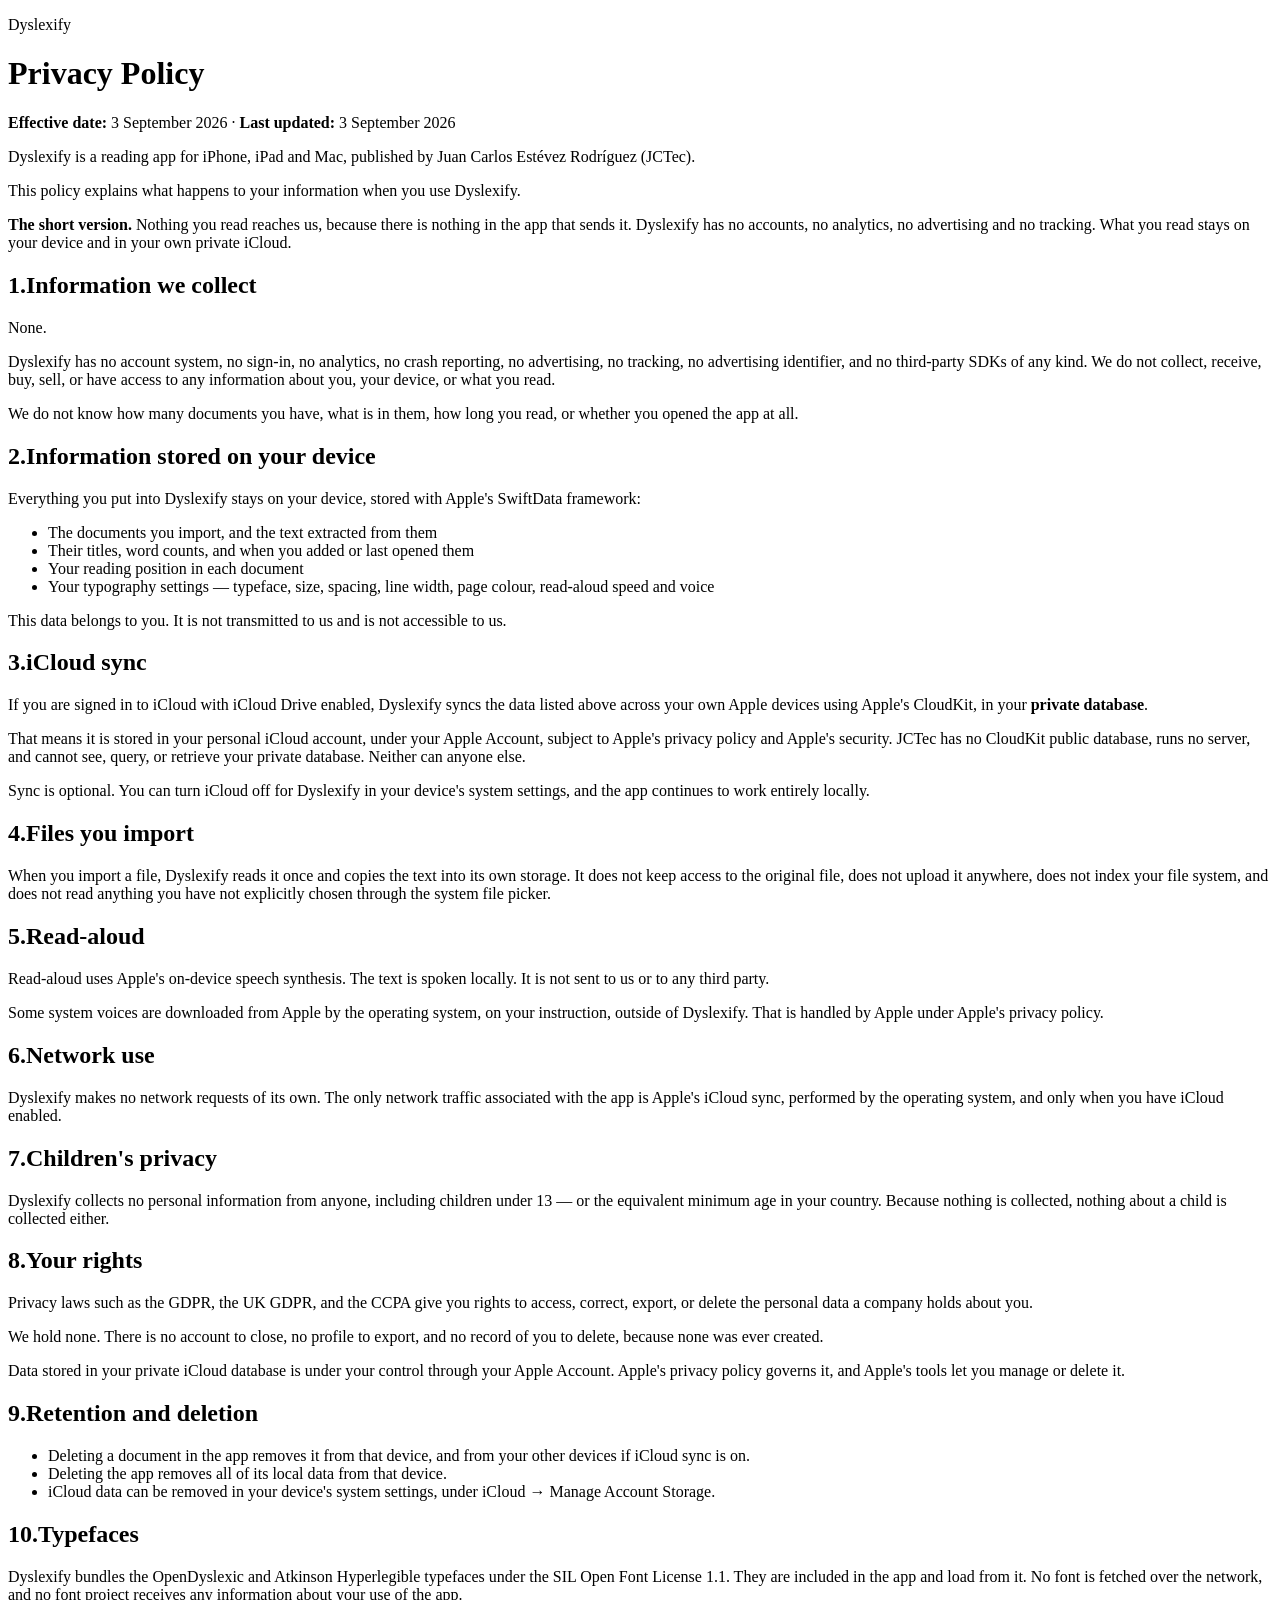
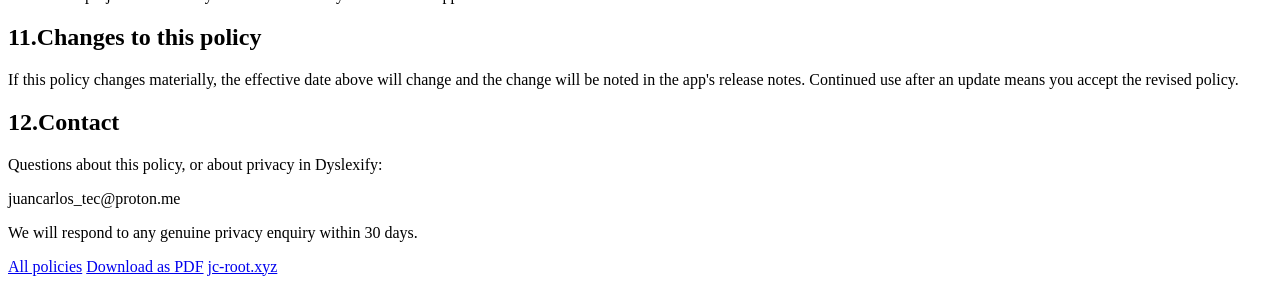
==== site/public/legal/dyslexify/index.html @ 4c80dc9f "Publish the app privacy policies from the site Dyslexify is the first. site/public/ is copied into d" ====
<!doctype html>
<html lang="en">
<head>
<meta charset="utf-8">
<meta name="viewport" content="width=device-width, initial-scale=1">
<title>Dyslexify — Privacy Policy</title>
<meta name="description" content="Privacy policy for Dyslexify, a reading app for iPhone, iPad and Mac. No accounts, no analytics, no advertising, no tracking.">
<link rel="canonical" href="https://jc-root.xyz/legal/dyslexify/">
<meta name="referrer" content="strict-origin-when-cross-origin">
<meta http-equiv="Content-Security-Policy" content="default-src 'self'; script-src 'none'; style-src 'self'; img-src 'self' data:; font-src 'self'; object-src 'none'; base-uri 'self'; form-action 'none'">
<link rel="icon" href="/icons/favicon.svg" type="image/svg+xml">
<link rel="apple-touch-icon" href="/icons/apple-touch-icon.png">
<link rel="stylesheet" href="/legal/legal.css">
</head>
<body>
<main class="col">

<p class="eyebrow">Dyslexify</p>
<h1>Privacy Policy</h1>
<p class="dates"><strong>Effective date:</strong> 3 September 2026 · <strong>Last updated:</strong> 3 September 2026</p>

<p>Dyslexify is a reading app for iPhone, iPad and Mac, published by Juan Carlos Estévez Rodríguez (JCTec).</p>
<p>This policy explains what happens to your information when you use Dyslexify.</p>

<div class="summary">
<p><strong>The short version.</strong> Nothing you read reaches us, because there is nothing in the app that sends it. Dyslexify has no accounts, no analytics, no advertising and no tracking. What you read stays on your device and in your own private iCloud.</p>
</div>

<h2><span class="n">1.</span>Information we collect</h2>
<p class="answer">None.</p>
<p>Dyslexify has no account system, no sign-in, no analytics, no crash reporting, no advertising, no tracking, no advertising identifier, and no third-party SDKs of any kind. We do not collect, receive, buy, sell, or have access to any information about you, your device, or what you read.</p>
<p>We do not know how many documents you have, what is in them, how long you read, or whether you opened the app at all.</p>

<h2><span class="n">2.</span>Information stored on your device</h2>
<p>Everything you put into Dyslexify stays on your device, stored with Apple's SwiftData framework:</p>
<ul>
<li>The documents you import, and the text extracted from them</li>
<li>Their titles, word counts, and when you added or last opened them</li>
<li>Your reading position in each document</li>
<li>Your typography settings — typeface, size, spacing, line width, page colour, read-aloud speed and voice</li>
</ul>
<p>This data belongs to you. It is not transmitted to us and is not accessible to us.</p>

<h2><span class="n">3.</span>iCloud sync</h2>
<p>If you are signed in to iCloud with iCloud Drive enabled, Dyslexify syncs the data listed above across your own Apple devices using Apple's CloudKit, in your <strong>private database</strong>.</p>
<p>That means it is stored in your personal iCloud account, under your Apple Account, subject to Apple's privacy policy and Apple's security. JCTec has no CloudKit public database, runs no server, and cannot see, query, or retrieve your private database. Neither can anyone else.</p>
<p>Sync is optional. You can turn iCloud off for Dyslexify in your device's system settings, and the app continues to work entirely locally.</p>

<h2><span class="n">4.</span>Files you import</h2>
<p>When you import a file, Dyslexify reads it once and copies the text into its own storage. It does not keep access to the original file, does not upload it anywhere, does not index your file system, and does not read anything you have not explicitly chosen through the system file picker.</p>

<h2><span class="n">5.</span>Read-aloud</h2>
<p>Read-aloud uses Apple's on-device speech synthesis. The text is spoken locally. It is not sent to us or to any third party.</p>
<p>Some system voices are downloaded from Apple by the operating system, on your instruction, outside of Dyslexify. That is handled by Apple under Apple's privacy policy.</p>

<h2><span class="n">6.</span>Network use</h2>
<p>Dyslexify makes no network requests of its own. The only network traffic associated with the app is Apple's iCloud sync, performed by the operating system, and only when you have iCloud enabled.</p>

<h2><span class="n">7.</span>Children's privacy</h2>
<p>Dyslexify collects no personal information from anyone, including children under 13 — or the equivalent minimum age in your country. Because nothing is collected, nothing about a child is collected either.</p>

<h2><span class="n">8.</span>Your rights</h2>
<p>Privacy laws such as the GDPR, the UK GDPR, and the CCPA give you rights to access, correct, export, or delete the personal data a company holds about you.</p>
<p>We hold none. There is no account to close, no profile to export, and no record of you to delete, because none was ever created.</p>
<p>Data stored in your private iCloud database is under your control through your Apple Account. Apple's privacy policy governs it, and Apple's tools let you manage or delete it.</p>

<h2><span class="n">9.</span>Retention and deletion</h2>
<ul>
<li>Deleting a document in the app removes it from that device, and from your other devices if iCloud sync is on.</li>
<li>Deleting the app removes all of its local data from that device.</li>
<li>iCloud data can be removed in your device's system settings, under iCloud → Manage Account Storage.</li>
</ul>

<h2><span class="n">10.</span>Typefaces</h2>
<p>Dyslexify bundles the OpenDyslexic and Atkinson Hyperlegible typefaces under the SIL Open Font License 1.1. They are included in the app and load from it. No font is fetched over the network, and no font project receives any information about your use of the app.</p>

<h2><span class="n">11.</span>Changes to this policy</h2>
<p>If this policy changes materially, the effective date above will change and the change will be noted in the app's release notes. Continued use after an update means you accept the revised policy.</p>

<h2><span class="n">12.</span>Contact</h2>
<div class="contact">
<p>Questions about this policy, or about privacy in Dyslexify:</p>
<p class="address">juancarlos_tec@proton.me</p>
<p>We will respond to any genuine privacy enquiry within 30 days.</p>
</div>

<div class="foot">
<a href="/legal/">All policies</a>
<a href="/legal/dyslexify/dyslexify-privacy-policy.pdf">Download as PDF</a>
<a href="/">jc-root.xyz</a>
</div>

</main>
</body>
</html>
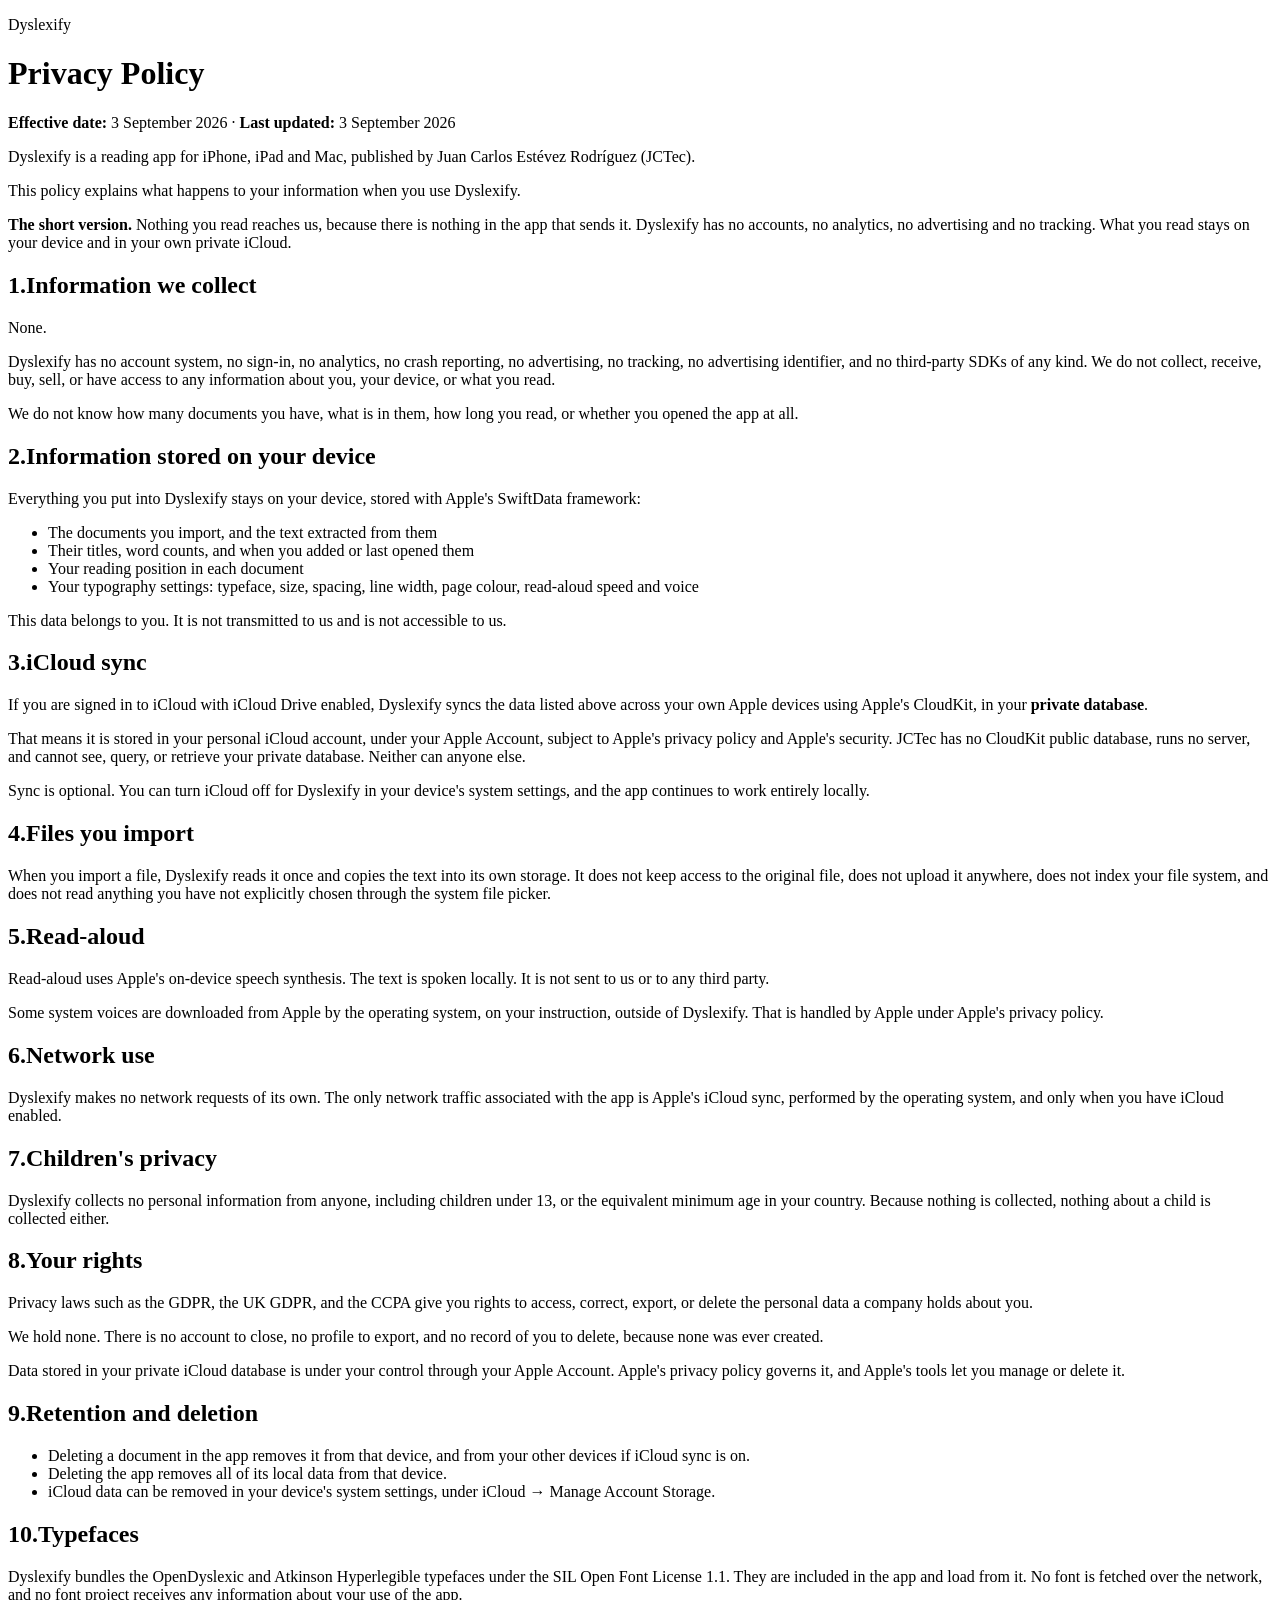
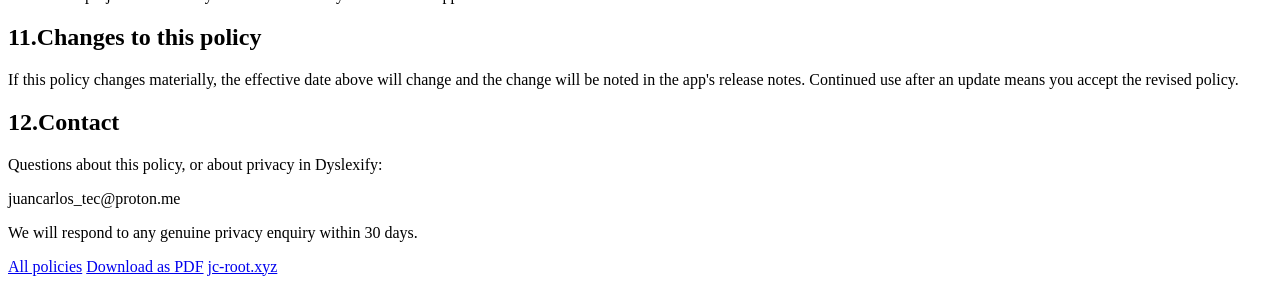
==== commit 36db8293: "Link Do iOS credentials, drop em dashes, polish ES/FR copy Credentials can now carry a source link (" ====
--- a/site/public/legal/dyslexify/index.html
+++ b/site/public/legal/dyslexify/index.html
@@ -3,7 +3,7 @@
 <head>
 <meta charset="utf-8">
 <meta name="viewport" content="width=device-width, initial-scale=1">
-<title>Dyslexify — Privacy Policy</title>
+<title>Dyslexify · Privacy Policy</title>
 <meta name="description" content="Privacy policy for Dyslexify, a reading app for iPhone, iPad and Mac. No accounts, no analytics, no advertising, no tracking.">
 <link rel="canonical" href="https://jc-root.xyz/legal/dyslexify/">
 <meta name="referrer" content="strict-origin-when-cross-origin">
@@ -37,7 +37,7 @@
 <li>The documents you import, and the text extracted from them</li>
 <li>Their titles, word counts, and when you added or last opened them</li>
 <li>Your reading position in each document</li>
-<li>Your typography settings — typeface, size, spacing, line width, page colour, read-aloud speed and voice</li>
+<li>Your typography settings: typeface, size, spacing, line width, page colour, read-aloud speed and voice</li>
 </ul>
 <p>This data belongs to you. It is not transmitted to us and is not accessible to us.</p>
 
@@ -57,7 +57,7 @@
 <p>Dyslexify makes no network requests of its own. The only network traffic associated with the app is Apple's iCloud sync, performed by the operating system, and only when you have iCloud enabled.</p>
 
 <h2><span class="n">7.</span>Children's privacy</h2>
-<p>Dyslexify collects no personal information from anyone, including children under 13 — or the equivalent minimum age in your country. Because nothing is collected, nothing about a child is collected either.</p>
+<p>Dyslexify collects no personal information from anyone, including children under 13, or the equivalent minimum age in your country. Because nothing is collected, nothing about a child is collected either.</p>
 
 <h2><span class="n">8.</span>Your rights</h2>
 <p>Privacy laws such as the GDPR, the UK GDPR, and the CCPA give you rights to access, correct, export, or delete the personal data a company holds about you.</p>
@@ -80,7 +80,7 @@
 <h2><span class="n">12.</span>Contact</h2>
 <div class="contact">
 <p>Questions about this policy, or about privacy in Dyslexify:</p>
-<p class="address">juancarlos_tec@proton.me</p>
+<p class="address"><!--email_off-->juancarlos_tec@proton.me<!--/email_off--></p>
 <p>We will respond to any genuine privacy enquiry within 30 days.</p>
 </div>
 
